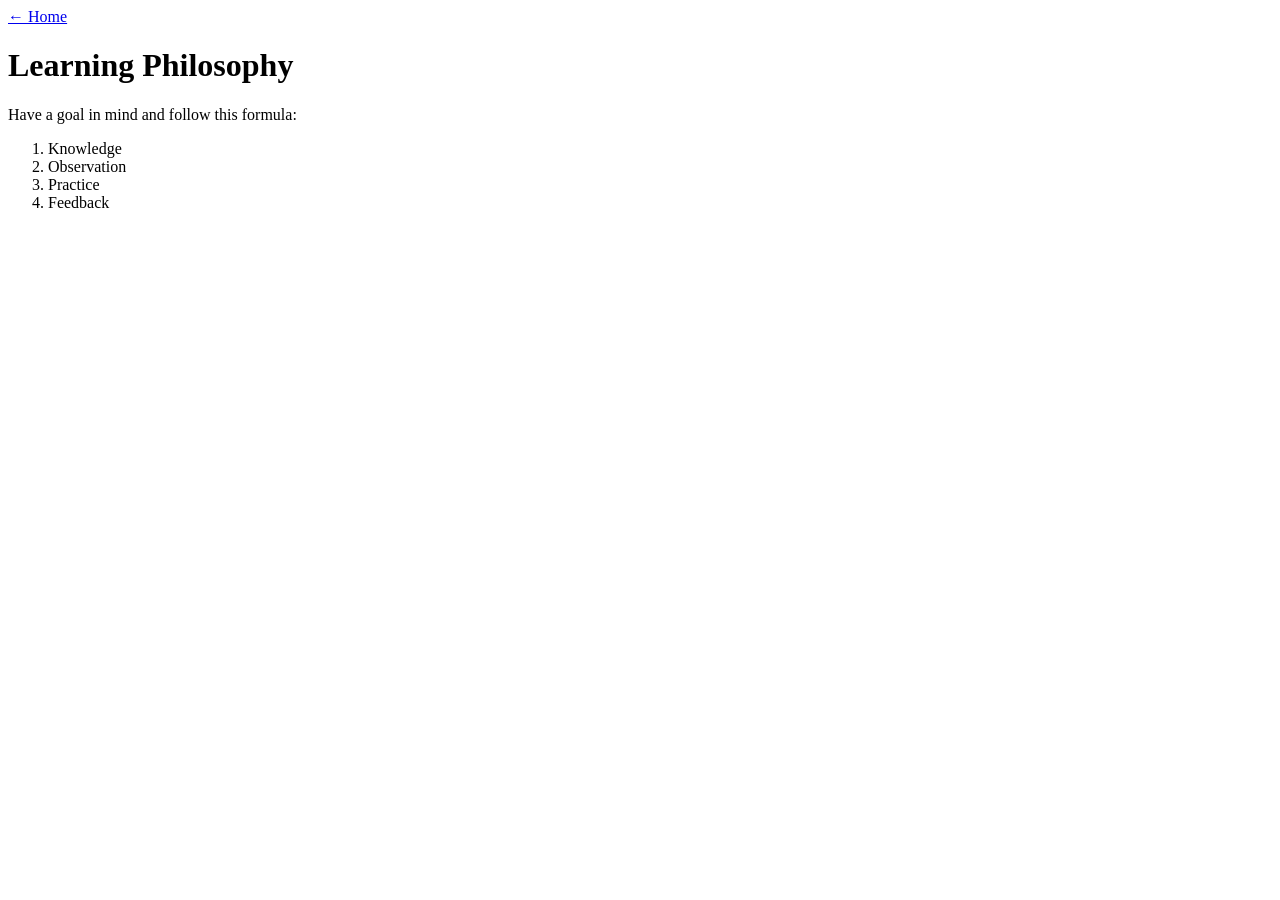
==== learning-philosophy.html @ d1558ec6 "Create learning-philosophy.html" ====
<!DOCTYPE html>
<html>
<head>
    <title>Learning Philosophy</title>
</head>
<body>

<a href="index.html">← Home</a>

<h1>Learning Philosophy</h1>

<p>
Have a goal in mind and follow this formula:
</p>

<ol>
    <li>Knowledge</li>
    <li>Observation</li>
    <li>Practice</li>
    <li>Feedback</li>
</ol>

</body>
</html>
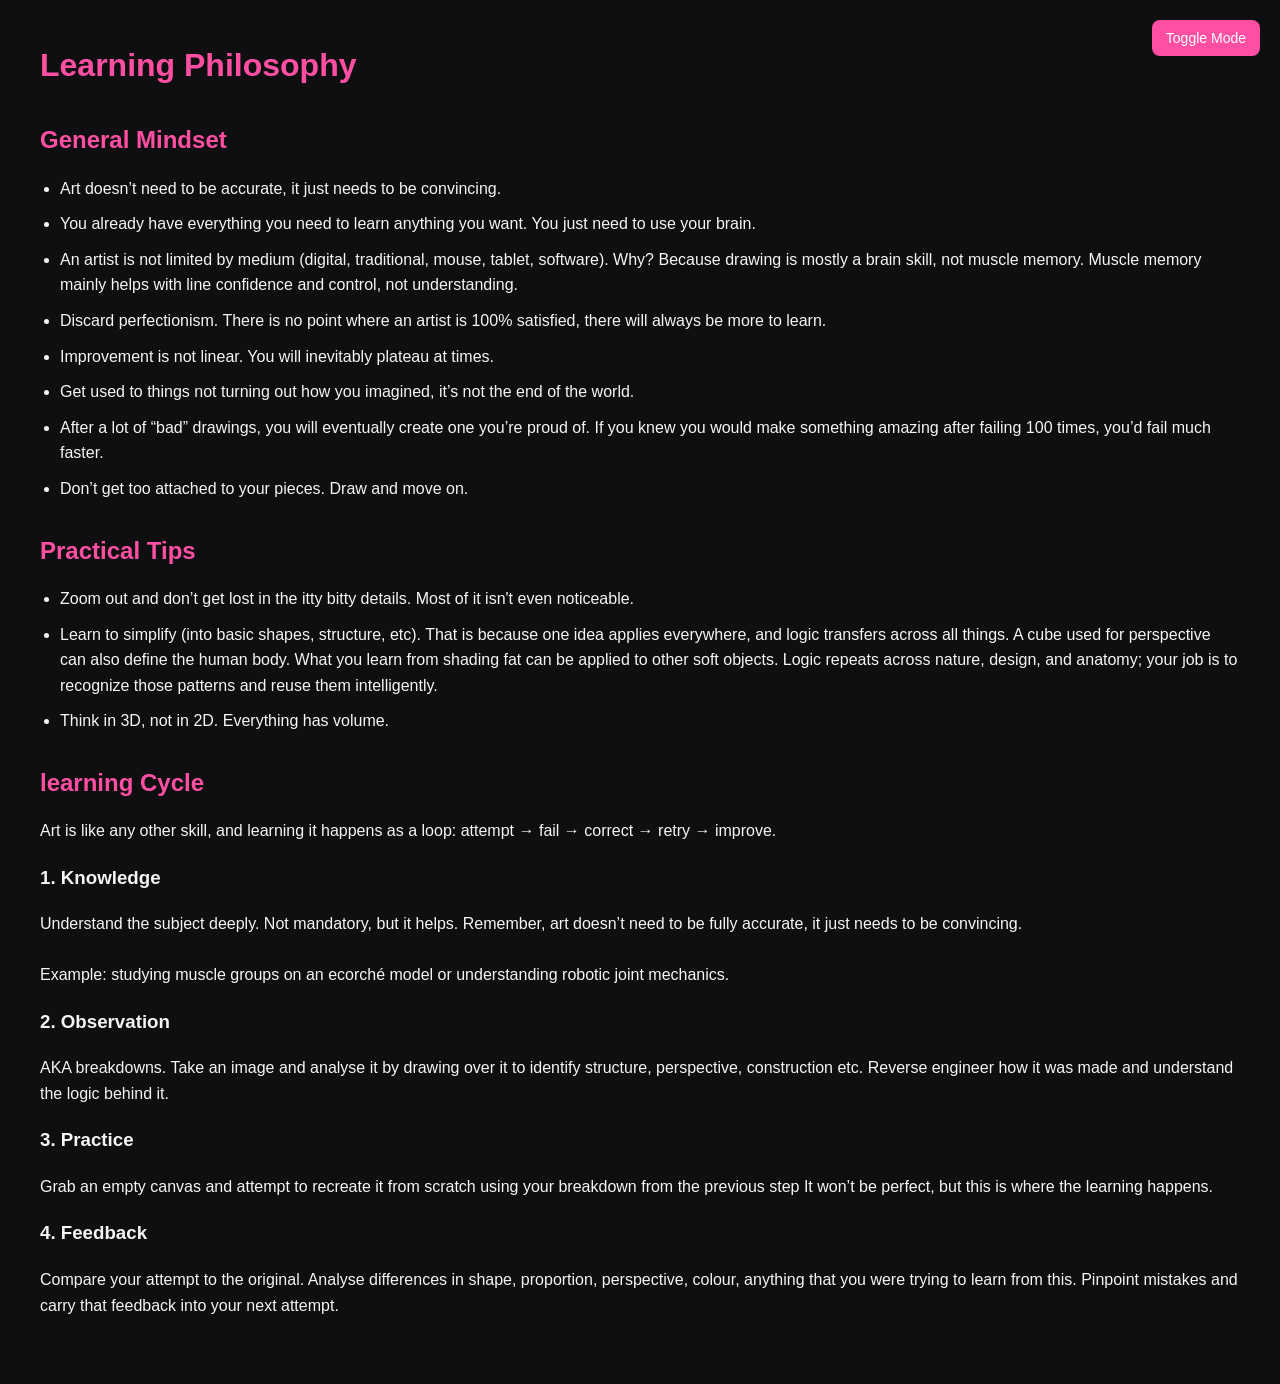
==== commit d52db6a4: "Update learning-philosophy.html" ====
--- a/learning-philosophy.html
+++ b/learning-philosophy.html
@@ -1,24 +1,69 @@
 <!DOCTYPE html>
 <html>
 <head>
-    <title>Learning Philosophy</title>
+    <title>Learning Philosophy - Sno's Art Studio</title>
+    <link rel="stylesheet" href="style.css">
 </head>
+
 <body>
 
-<a href="index.html">← Home</a>
+<button class="toggle-btn" onclick="toggleMode()">Toggle Mode</button>
 
 <h1>Learning Philosophy</h1>
 
+<h2>General Mindset</h2>
+
+<ul>
+<li>Art doesn’t need to be accurate, it just needs to be convincing. <br></li>
+
+<li>You already have everything you need to learn anything you want. You just need to use your brain. <br></li>
+
+<li>An artist is not limited by medium (digital, traditional, mouse, tablet, software). Why? Because drawing is mostly a brain skill, not muscle memory. Muscle memory mainly helps with line confidence and control, not understanding. <br></li>
+
+<li>Discard perfectionism. There is no point where an artist is 100% satisfied, there will always be more to learn. <br></li>
+
+<li>Improvement is not linear. You will inevitably plateau at times. <br></li>
+
+<li>Get used to things not turning out how you imagined, it’s not the end of the world. <br></li>
+
+<li>After a lot of “bad” drawings, you will eventually create one you’re proud of. If you knew you would make something amazing after failing 100 times, you’d fail much faster. <br></li>
+
+<li>Don’t get too attached to your pieces. Draw and move on.</li>
+</ul>
+
+<h2>Practical Tips</h2>
+
+<ul>
+<li>Zoom out and don’t get lost in the itty bitty details. Most of it isn't even noticeable.</li>
+<li>Learn to simplify (into basic shapes, structure, etc). That is because one idea applies everywhere, and logic transfers across all things. A cube used for perspective can also define the human body. What you learn from shading fat can be applied to other soft objects. Logic repeats across nature, design, and anatomy; your job is to recognize those patterns and reuse them intelligently.</li>
+<li>Think in 3D, not in 2D. Everything has volume.</li>
+</ul>
+
+<h2>learning Cycle</h2>
 <p>
-Have a goal in mind and follow this formula:
+Art is like any other skill, and learning it happens as a loop: attempt → fail → correct → retry → improve.
 </p>
 
-<ol>
-    <li>Knowledge</li>
-    <li>Observation</li>
-    <li>Practice</li>
-    <li>Feedback</li>
-</ol>
+<h3>1. Knowledge</h3>
+<p>
+Understand the subject deeply. Not mandatory, but it helps. Remember, art doesn’t need to be fully accurate, it just needs to be convincing. <br><br>
+Example: studying muscle groups on an ecorché model or understanding robotic joint mechanics.
+</p>
+
+<h3>2. Observation</h3>
+<p>
+AKA breakdowns. Take an image and analyse it by drawing over it to identify structure, perspective, construction etc. Reverse engineer how it was made and understand the logic behind it.
+</p>
+
+<h3>3. Practice</h3>
+<p>
+Grab an empty canvas and attempt to recreate it from scratch using your breakdown from the previous step It won’t be perfect, but this is where the learning happens.
+</p>
+
+<h3>4. Feedback</h3>
+<p>
+Compare your attempt to the original. Analyse differences in shape, proportion, perspective, colour, anything that you were trying to learn from this. Pinpoint mistakes and carry that feedback into your next attempt. <br><br>
+</p>
 
 </body>
 </html>
--- a/style.css
+++ b/style.css
@@ -0,0 +1,67 @@
+:root {
+    --bg: #0f0f12;      /* black default */
+    --text: #f5f5f5;    /* light text */
+    --accent: #ff4fa3;  /* pink */
+}
+
+body.dark {
+    --bg: #ffffff;
+    --text: #111111;
+    --accent: #ff4fa3;
+}
+
+body {
+    background: var(--bg);
+    color: var(--text);
+    font-family: Arial, sans-serif;
+    margin: 40px;
+    line-height: 1.6;
+}
+
+h1 {
+    color: var(--accent);
+    margin-bottom: 20px;
+}
+
+h2 {
+    color: var(--accent);
+    margin-top: 30px;
+    margin-bottom: 10px;
+}
+
+ul {
+    padding-left: 20px;
+}
+
+li {
+    margin-bottom: 10px;
+}
+
+a {
+    color: var(--accent);
+    text-decoration: none;
+}
+
+a:hover {
+    text-decoration: underline;
+}
+
+.toggle-btn {
+    position: fixed;
+    top: 20px;
+    right: 20px;
+    background: var(--accent);
+    color: white;
+    border: none;
+    padding: 10px 14px;
+    cursor: pointer;
+    border-radius: 8px;
+    font-size: 14px;
+}
+
+.hero-img {
+    width: 90px;
+    height: auto;
+    border-radius: 12px;
+    border: 2px solid var(--accent);
+}
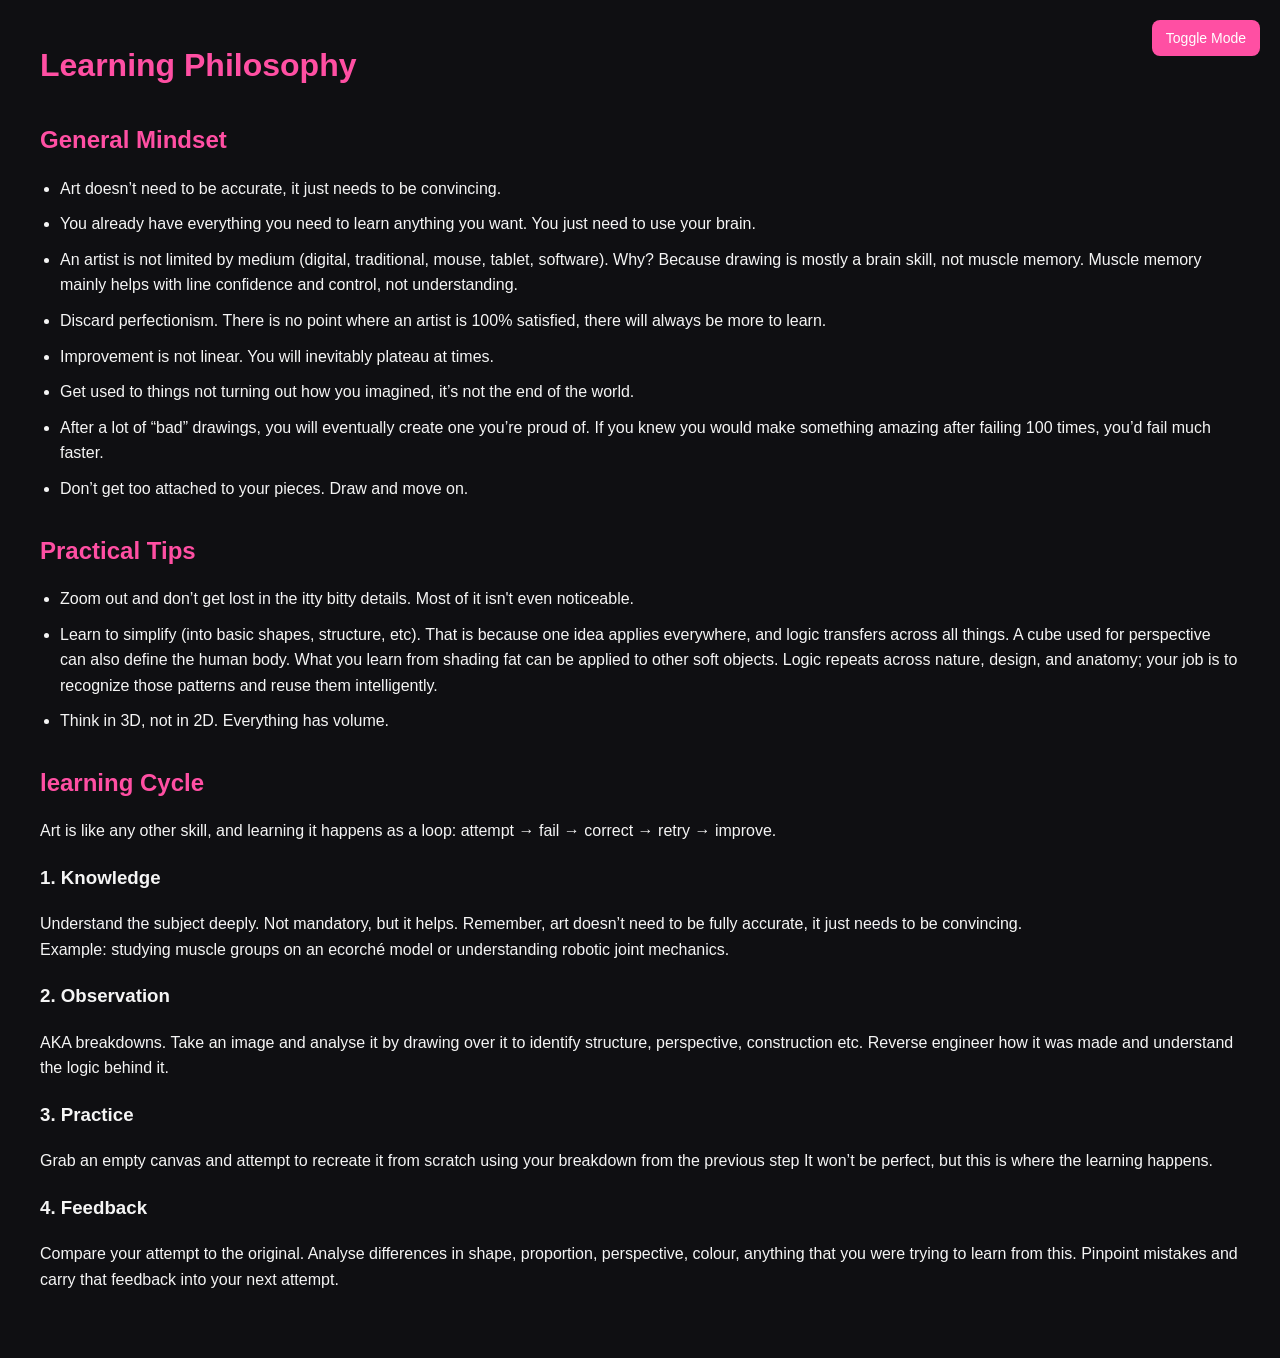
==== commit 33a5c2ff: "Update learning-philosophy.html" ====
--- a/learning-philosophy.html
+++ b/learning-philosophy.html
@@ -14,20 +14,13 @@
 <h2>General Mindset</h2>
 
 <ul>
-<li>Art doesn’t need to be accurate, it just needs to be convincing. <br></li>
-
-<li>You already have everything you need to learn anything you want. You just need to use your brain. <br></li>
-
-<li>An artist is not limited by medium (digital, traditional, mouse, tablet, software). Why? Because drawing is mostly a brain skill, not muscle memory. Muscle memory mainly helps with line confidence and control, not understanding. <br></li>
-
-<li>Discard perfectionism. There is no point where an artist is 100% satisfied, there will always be more to learn. <br></li>
-
-<li>Improvement is not linear. You will inevitably plateau at times. <br></li>
-
-<li>Get used to things not turning out how you imagined, it’s not the end of the world. <br></li>
-
-<li>After a lot of “bad” drawings, you will eventually create one you’re proud of. If you knew you would make something amazing after failing 100 times, you’d fail much faster. <br></li>
-
+<li>Art doesn’t need to be accurate, it just needs to be convincing.</li>
+<li>You already have everything you need to learn anything you want. You just need to use your brain.</li>
+<li>An artist is not limited by medium (digital, traditional, mouse, tablet, software). Why? Because drawing is mostly a brain skill, not muscle memory. Muscle memory mainly helps with line confidence and control, not understanding.</li>
+<li>Discard perfectionism. There is no point where an artist is 100% satisfied, there will always be more to learn.</li>
+<li>Improvement is not linear. You will inevitably plateau at times.</li>
+<li>Get used to things not turning out how you imagined, it’s not the end of the world.</li>
+<li>After a lot of “bad” drawings, you will eventually create one you’re proud of. If you knew you would make something amazing after failing 100 times, you’d fail much faster.</li>
 <li>Don’t get too attached to your pieces. Draw and move on.</li>
 </ul>
 
@@ -46,7 +39,7 @@
 
 <h3>1. Knowledge</h3>
 <p>
-Understand the subject deeply. Not mandatory, but it helps. Remember, art doesn’t need to be fully accurate, it just needs to be convincing. <br><br>
+Understand the subject deeply. Not mandatory, but it helps. Remember, art doesn’t need to be fully accurate, it just needs to be convincing. <br>
 Example: studying muscle groups on an ecorché model or understanding robotic joint mechanics.
 </p>
 
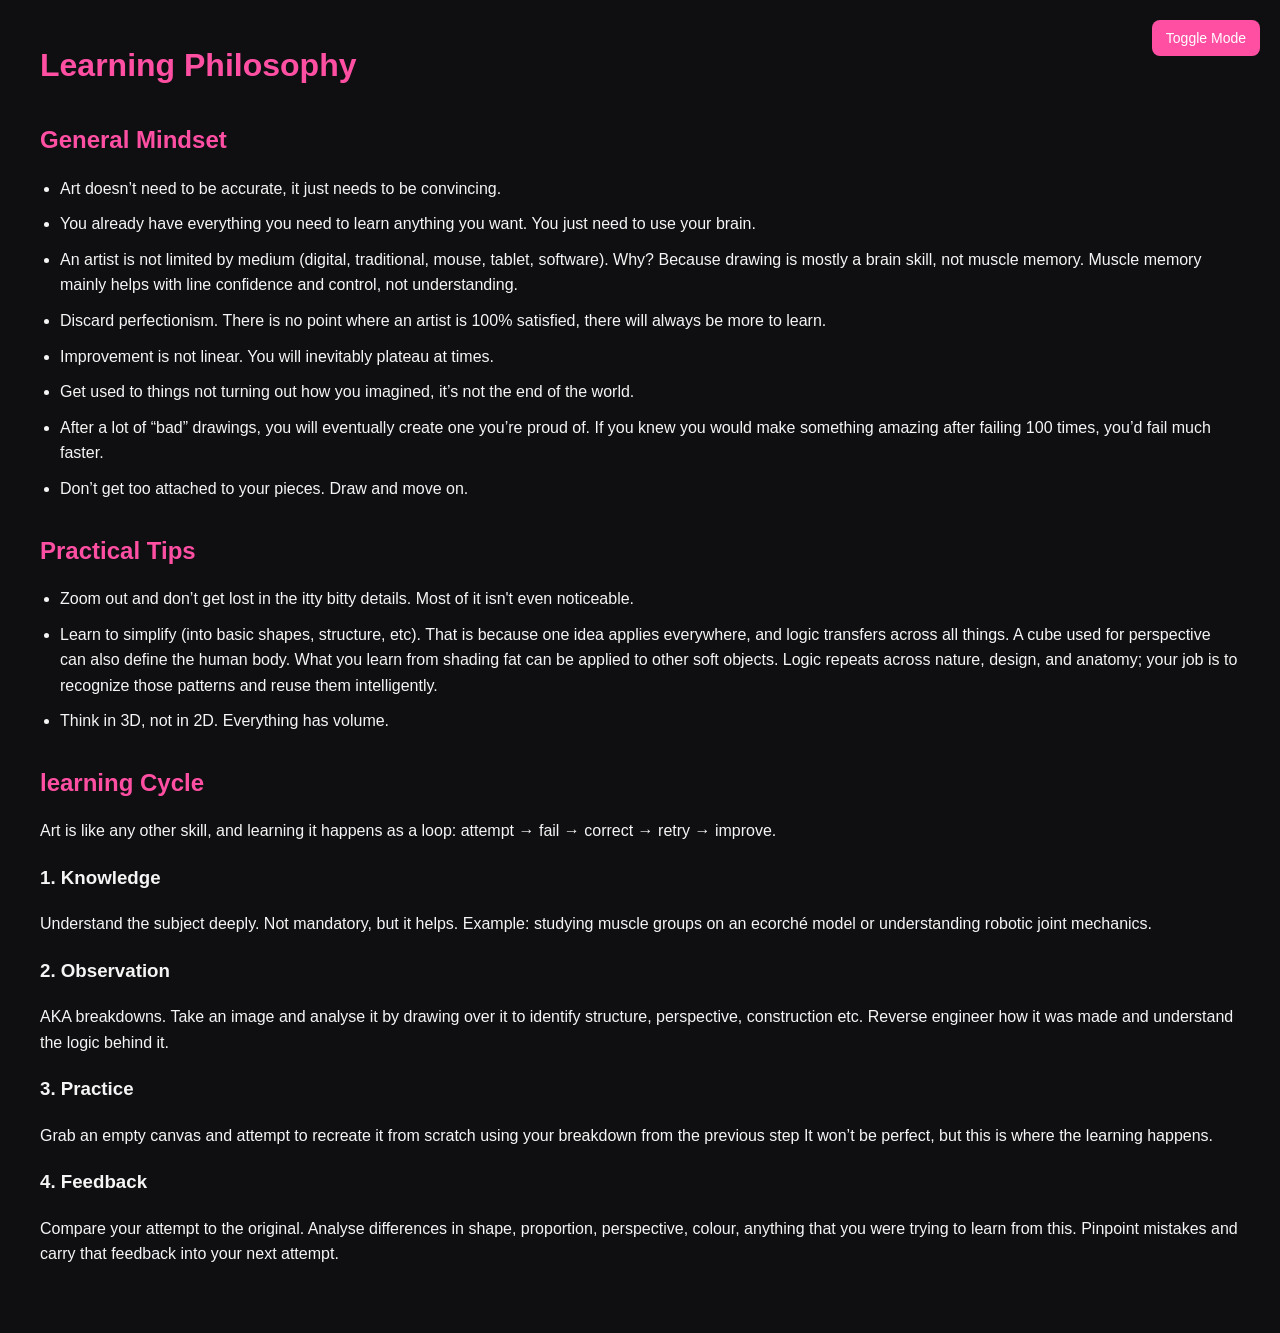
==== commit 5187288d: "Update learning-philosophy.html" ====
--- a/learning-philosophy.html
+++ b/learning-philosophy.html
@@ -39,8 +39,7 @@
 
 <h3>1. Knowledge</h3>
 <p>
-Understand the subject deeply. Not mandatory, but it helps. Remember, art doesn’t need to be fully accurate, it just needs to be convincing. <br>
-Example: studying muscle groups on an ecorché model or understanding robotic joint mechanics.
+Understand the subject deeply. Not mandatory, but it helps. Example: studying muscle groups on an ecorché model or understanding robotic joint mechanics.
 </p>
 
 <h3>2. Observation</h3>
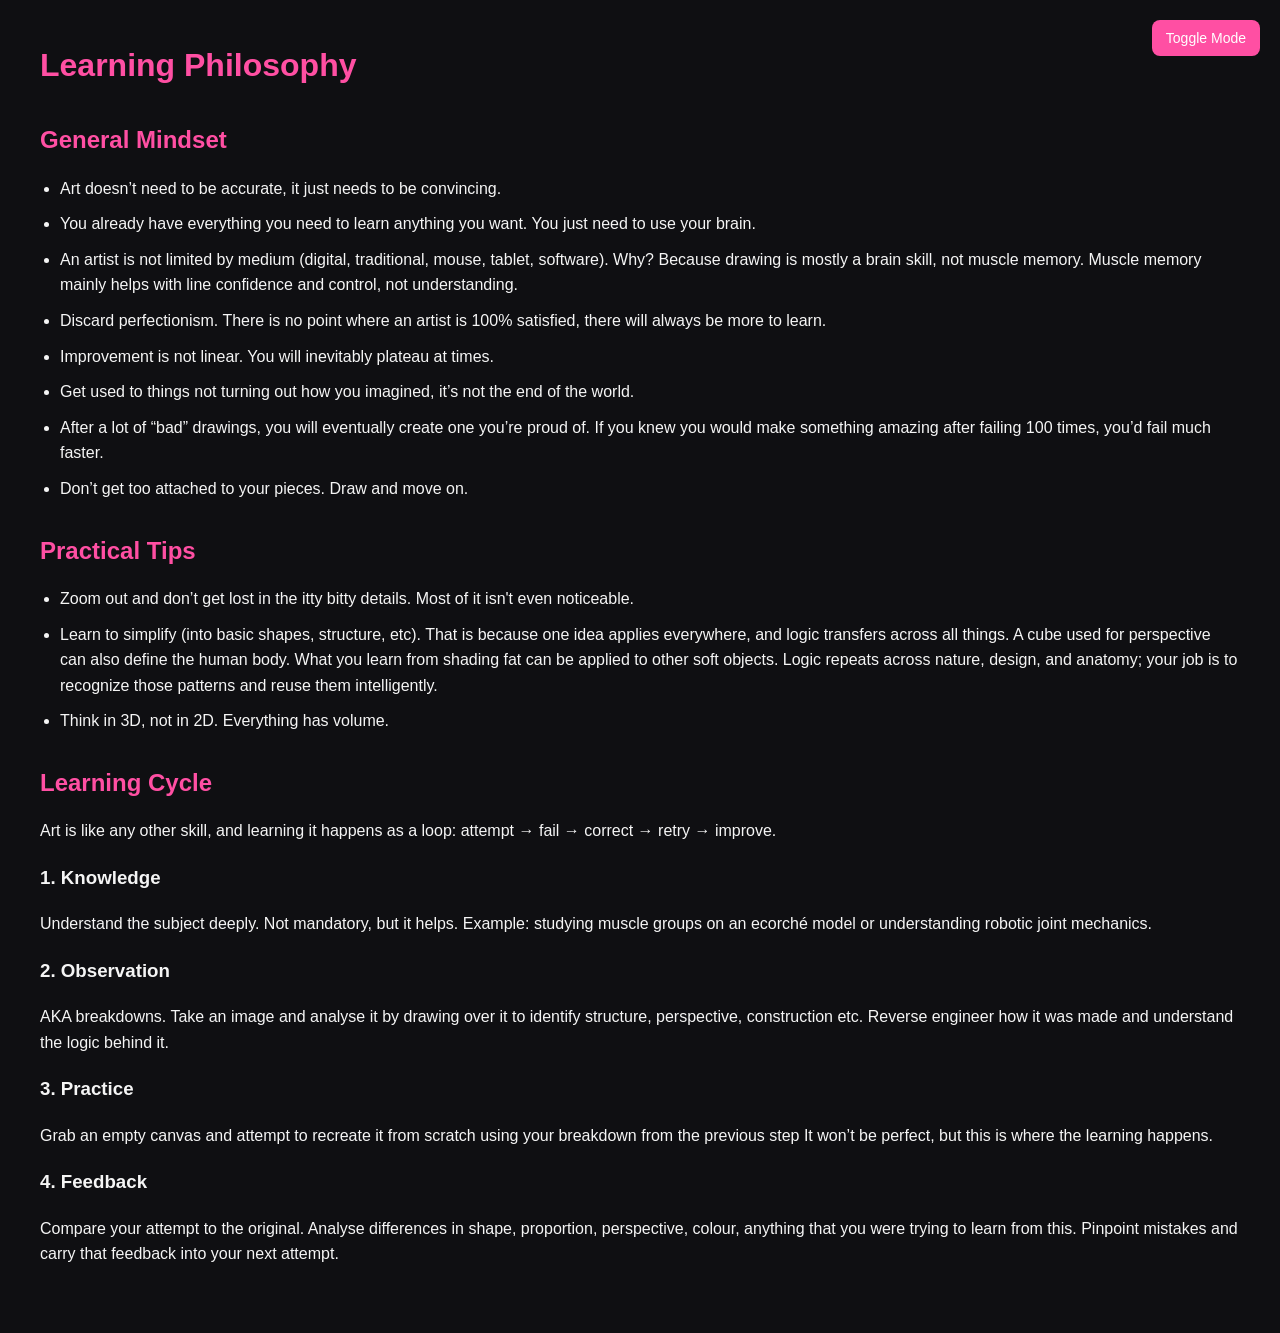
==== commit abe51d8c: "Update learning-philosophy.html" ====
--- a/learning-philosophy.html
+++ b/learning-philosophy.html
@@ -32,7 +32,7 @@
 <li>Think in 3D, not in 2D. Everything has volume.</li>
 </ul>
 
-<h2>learning Cycle</h2>
+<h2>Learning Cycle</h2>
 <p>
 Art is like any other skill, and learning it happens as a loop: attempt → fail → correct → retry → improve.
 </p>
